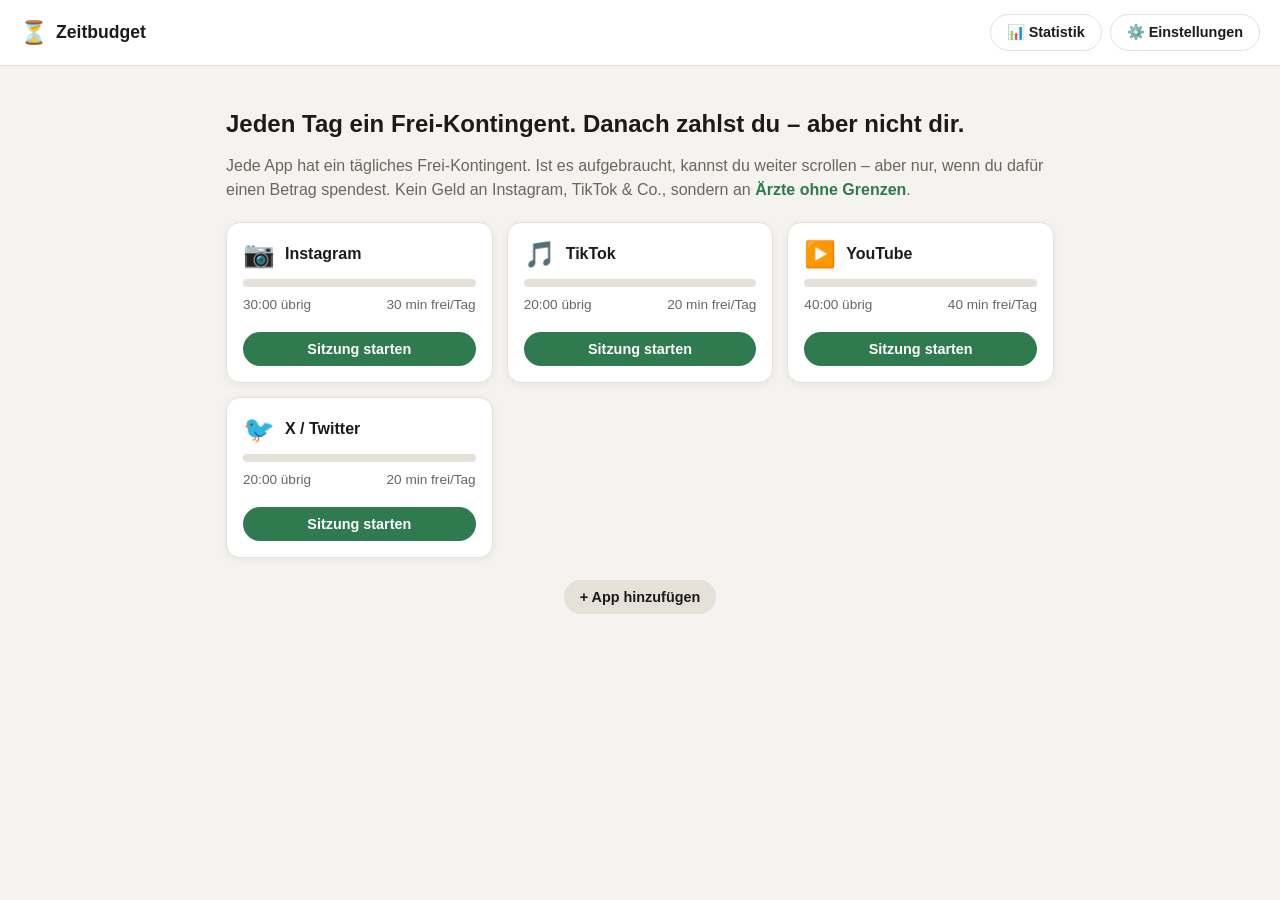
==== index.html @ 44ebf956 "Zeitbudget-Prototyp: App-Zeitkontingent mit Spenden-statt-Bezahlen Web-Prototyp (HTML/CSS/JS, kein B" ====
<!doctype html>
<html lang="de">
<head>
  <meta charset="UTF-8" />
  <meta name="viewport" content="width=device-width, initial-scale=1.0" />
  <title>Zeitbudget – Zahl mit Zeit, nicht mit Geld</title>
  <link rel="stylesheet" href="style.css" />
</head>
<body>
  <header class="topbar">
    <div class="brand">
      <span class="brand-icon">⏳</span>
      <span class="brand-name">Zeitbudget</span>
    </div>
    <div class="topbar-actions">
      <button id="statsBtn" class="btn btn-ghost">📊 Statistik</button>
      <button id="settingsBtn" class="btn btn-ghost">⚙️ Einstellungen</button>
    </div>
  </header>

  <main class="container">
    <section class="intro">
      <h1>Jeden Tag ein Frei-Kontingent. Danach zahlst du – aber nicht dir.</h1>
      <p>
        Jede App hat ein tägliches Frei-Kontingent. Ist es aufgebraucht, kannst du weiter
        scrollen – aber nur, wenn du dafür einen Betrag spendest. Kein Geld an Instagram,
        TikTok & Co., sondern an <span id="charityLabel">eine gute Sache</span>.
      </p>
    </section>

    <section id="appGrid" class="app-grid"></section>

    <section class="add-app-row">
      <button id="addAppBtn" class="btn btn-secondary">+ App hinzufügen</button>
    </section>
  </main>

  <!-- Session Modal -->
  <div id="sessionModal" class="modal-overlay hidden">
    <div class="modal">
      <div class="modal-header">
        <span id="sessionAppIcon" class="session-icon"></span>
        <h2 id="sessionAppName"></h2>
        <button class="modal-close" data-close="sessionModal">✕</button>
      </div>
      <div class="modal-body session-body">
        <div class="timer-display" id="timerDisplay">00:00</div>
        <div class="progress-bar"><div id="sessionProgressFill" class="progress-fill"></div></div>
        <p id="sessionStatus" class="session-status"></p>
        <div class="session-actions">
          <button id="stopSessionBtn" class="btn btn-secondary">Sitzung beenden</button>
        </div>
      </div>
    </div>
  </div>

  <!-- Buy / Donate Modal -->
  <div id="buyModal" class="modal-overlay hidden">
    <div class="modal">
      <div class="modal-header">
        <h2>Zeit aufgebraucht</h2>
        <button class="modal-close" data-close="buyModal">✕</button>
      </div>
      <div class="modal-body">
        <p id="buyExplainer" class="buy-explainer"></p>

        <div class="buy-options" id="buyOptions"></div>

        <div class="card-form">
          <h3>Simulierte Kartenzahlung</h3>
          <p class="fine-print">
            Es findet keine echte Zahlung statt. Dies ist ein Prototyp – jede "Zahlung" wird
            nur lokal auf deinem Gerät als Spendenbetrag verbucht.
          </p>
          <div class="field-row">
            <label>Kartennummer</label>
            <input type="text" id="cardNumber" placeholder="•••• •••• •••• 4242" maxlength="19" />
          </div>
          <div class="field-row two-col">
            <div>
              <label>Ablauf</label>
              <input type="text" id="cardExpiry" placeholder="MM/JJ" maxlength="5" />
            </div>
            <div>
              <label>CVC</label>
              <input type="text" id="cardCvc" placeholder="123" maxlength="3" />
            </div>
          </div>
          <button id="confirmBuyBtn" class="btn btn-primary btn-full" disabled>
            Spenden &amp; Zeit freischalten
          </button>
        </div>
      </div>
    </div>
  </div>

  <!-- Settings Modal -->
  <div id="settingsModal" class="modal-overlay hidden">
    <div class="modal">
      <div class="modal-header">
        <h2>Einstellungen</h2>
        <button class="modal-close" data-close="settingsModal">✕</button>
      </div>
      <div class="modal-body">
        <div class="field-row">
          <label>Spendenorganisation</label>
          <input type="text" id="charityInput" placeholder="z.B. Ärzte ohne Grenzen" />
        </div>
        <h3>Apps</h3>
        <div id="settingsAppList" class="settings-app-list"></div>
        <button id="resetDayBtn" class="btn btn-ghost btn-full">
          Tageskontingente zurücksetzen (Demo)
        </button>
        <button id="resetAllBtn" class="btn btn-danger btn-full">
          Alle Daten löschen
        </button>
      </div>
    </div>
  </div>

  <!-- Stats Modal -->
  <div id="statsModal" class="modal-overlay hidden">
    <div class="modal">
      <div class="modal-header">
        <h2>Statistik</h2>
        <button class="modal-close" data-close="statsModal">✕</button>
      </div>
      <div class="modal-body">
        <div class="stats-summary">
          <div class="stat-card">
            <div class="stat-value" id="statDonated">0,00 €</div>
            <div class="stat-label">Gesamt gespendet</div>
          </div>
          <div class="stat-card">
            <div class="stat-value" id="statMinutesToday">0 min</div>
            <div class="stat-label">Genutzt heute</div>
          </div>
          <div class="stat-card">
            <div class="stat-value" id="statOverBudgetDays">0</div>
            <div class="stat-label">Tage über Budget</div>
          </div>
        </div>
        <h3>Verlauf</h3>
        <div id="historyList" class="history-list"></div>
      </div>
    </div>
  </div>

  <!-- Add App Modal -->
  <div id="addAppModal" class="modal-overlay hidden">
    <div class="modal">
      <div class="modal-header">
        <h2>Neue App</h2>
        <button class="modal-close" data-close="addAppModal">✕</button>
      </div>
      <div class="modal-body">
        <div class="field-row">
          <label>Emoji / Icon</label>
          <input type="text" id="newAppIcon" placeholder="📱" maxlength="4" />
        </div>
        <div class="field-row">
          <label>Name</label>
          <input type="text" id="newAppName" placeholder="z.B. Snapchat" />
        </div>
        <div class="field-row two-col">
          <div>
            <label>Frei-Minuten / Tag</label>
            <input type="number" id="newAppMinutes" value="30" min="1" />
          </div>
          <div>
            <label>Preis je Extra-Minute (€)</label>
            <input type="number" id="newAppPrice" value="0.10" min="0.01" step="0.01" />
          </div>
        </div>
        <button id="createAppBtn" class="btn btn-primary btn-full">App hinzufügen</button>
      </div>
    </div>
  </div>

  <script src="app.js"></script>
</body>
</html>
---- style.css ----
:root {
  --bg: #f5f3ef;
  --surface: #ffffff;
  --text: #1c1b1a;
  --text-muted: #6b6560;
  --border: #e5e0d8;
  --accent: #2f7a4f;
  --accent-hover: #24603e;
  --danger: #b5453a;
  --danger-hover: #963a31;
  --radius: 14px;
  --shadow: 0 2px 10px rgba(28, 27, 26, 0.06);
}

@media (prefers-color-scheme: dark) {
  :root {
    --bg: #16150f;
    --surface: #211f19;
    --text: #f2efe9;
    --text-muted: #a39d92;
    --border: #34312a;
    --accent: #4caf7d;
    --accent-hover: #5fc491;
    --danger: #e0685c;
    --danger-hover: #eb8177;
    --shadow: 0 2px 12px rgba(0, 0, 0, 0.4);
  }
}

* { box-sizing: border-box; }

body {
  margin: 0;
  font-family: -apple-system, BlinkMacSystemFont, "Segoe UI", Roboto, sans-serif;
  background: var(--bg);
  color: var(--text);
}

.topbar {
  display: flex;
  justify-content: space-between;
  align-items: center;
  padding: 14px 20px;
  border-bottom: 1px solid var(--border);
  background: var(--surface);
  position: sticky;
  top: 0;
  z-index: 5;
}

.brand { display: flex; align-items: center; gap: 8px; font-weight: 700; font-size: 1.1rem; }
.brand-icon { font-size: 1.4rem; }
.topbar-actions { display: flex; gap: 8px; }

.container { max-width: 860px; margin: 0 auto; padding: 24px 16px 60px; }

.intro h1 { font-size: 1.5rem; margin-bottom: 8px; }
.intro p { color: var(--text-muted); line-height: 1.5; }
.intro p span#charityLabel { color: var(--accent); font-weight: 600; }

.app-grid {
  display: grid;
  grid-template-columns: repeat(auto-fill, minmax(220px, 1fr));
  gap: 14px;
  margin-top: 20px;
}

.app-card {
  background: var(--surface);
  border: 1px solid var(--border);
  border-radius: var(--radius);
  padding: 16px;
  box-shadow: var(--shadow);
  display: flex;
  flex-direction: column;
  gap: 10px;
}

.app-card-head { display: flex; align-items: center; gap: 10px; }
.app-card-icon { font-size: 1.6rem; }
.app-card-name { font-weight: 600; flex: 1; }
.app-card-remove {
  background: none; border: none; color: var(--text-muted); cursor: pointer; font-size: 0.9rem;
}

.progress-bar {
  width: 100%;
  height: 8px;
  background: var(--border);
  border-radius: 999px;
  overflow: hidden;
}
.progress-fill {
  height: 100%;
  background: var(--accent);
  width: 0%;
  transition: width 0.3s ease, background 0.3s ease;
}
.progress-fill.over { background: var(--danger); }

.app-card-meta { font-size: 0.85rem; color: var(--text-muted); display: flex; justify-content: space-between; }

.btn {
  border: none;
  border-radius: 999px;
  padding: 9px 16px;
  font-size: 0.9rem;
  font-weight: 600;
  cursor: pointer;
  transition: background 0.15s ease, opacity 0.15s ease;
}
.btn:disabled { opacity: 0.5; cursor: not-allowed; }
.btn-primary { background: var(--accent); color: #fff; }
.btn-primary:hover:not(:disabled) { background: var(--accent-hover); }
.btn-secondary { background: var(--border); color: var(--text); }
.btn-secondary:hover { opacity: 0.8; }
.btn-ghost { background: transparent; color: var(--text); border: 1px solid var(--border); }
.btn-ghost:hover { background: var(--border); }
.btn-danger { background: var(--danger); color: #fff; }
.btn-danger:hover { background: var(--danger-hover); }
.btn-full { width: 100%; margin-top: 10px; }

.add-app-row { display: flex; justify-content: center; margin-top: 22px; }

.modal-overlay {
  position: fixed; inset: 0;
  background: rgba(0, 0, 0, 0.45);
  display: flex; align-items: center; justify-content: center;
  padding: 16px;
  z-index: 20;
}
.modal-overlay.hidden { display: none; }

.modal {
  background: var(--surface);
  border-radius: var(--radius);
  width: 100%;
  max-width: 420px;
  max-height: 90vh;
  overflow-y: auto;
  box-shadow: 0 10px 40px rgba(0,0,0,0.25);
}

.modal-header {
  display: flex; align-items: center; gap: 10px;
  padding: 16px 18px;
  border-bottom: 1px solid var(--border);
}
.modal-header h2 { flex: 1; margin: 0; font-size: 1.15rem; }
.session-icon { font-size: 1.6rem; }
.modal-close {
  background: none; border: none; font-size: 1rem; cursor: pointer; color: var(--text-muted);
}

.modal-body { padding: 18px; }

.session-body { text-align: center; }
.timer-display { font-size: 2.6rem; font-weight: 700; margin-bottom: 14px; font-variant-numeric: tabular-nums; }
.session-status { color: var(--text-muted); margin-top: 10px; font-size: 0.9rem; }
.session-actions { margin-top: 18px; }

.buy-explainer { color: var(--text-muted); line-height: 1.5; margin-top: 0; }

.buy-options { display: flex; flex-direction: column; gap: 8px; margin: 14px 0 18px; }
.buy-option {
  display: flex; justify-content: space-between; align-items: center;
  border: 1px solid var(--border); border-radius: 10px; padding: 10px 14px;
  cursor: pointer; background: var(--bg);
}
.buy-option.selected { border-color: var(--accent); background: rgba(47,122,79,0.08); }
.buy-option .amount { font-weight: 700; color: var(--accent); }

.card-form h3 { margin-bottom: 4px; }
.fine-print { font-size: 0.78rem; color: var(--text-muted); line-height: 1.4; }

.field-row { margin-bottom: 12px; display: flex; flex-direction: column; gap: 5px; }
.field-row label { font-size: 0.82rem; color: var(--text-muted); font-weight: 600; }
.field-row input {
  padding: 10px 12px;
  border-radius: 9px;
  border: 1px solid var(--border);
  background: var(--bg);
  color: var(--text);
  font-size: 0.95rem;
}
.two-col { display: grid; grid-template-columns: 1fr 1fr; gap: 12px; }
.two-col > div { display: flex; flex-direction: column; gap: 5px; }

.settings-app-list { display: flex; flex-direction: column; gap: 10px; margin-bottom: 16px; }
.settings-app-row {
  display: grid;
  grid-template-columns: auto 1fr auto auto;
  gap: 8px;
  align-items: center;
  border: 1px solid var(--border);
  border-radius: 10px;
  padding: 8px 10px;
}
.settings-app-row input[type="number"] { width: 64px; padding: 6px; }
.settings-app-row .app-icon-small { font-size: 1.2rem; }

.stats-summary { display: grid; grid-template-columns: repeat(3, 1fr); gap: 10px; margin-bottom: 20px; }
.stat-card {
  background: var(--bg); border: 1px solid var(--border); border-radius: 10px;
  padding: 12px 8px; text-align: center;
}
.stat-value { font-size: 1.15rem; font-weight: 700; }
.stat-label { font-size: 0.72rem; color: var(--text-muted); margin-top: 2px; }

.history-list { display: flex; flex-direction: column; gap: 8px; max-height: 260px; overflow-y: auto; }
.history-item {
  display: flex; justify-content: space-between; font-size: 0.85rem;
  border-bottom: 1px dashed var(--border); padding-bottom: 6px;
}
.history-item .h-date { color: var(--text-muted); }

@media (max-width: 480px) {
  .stats-summary { grid-template-columns: 1fr; }
}
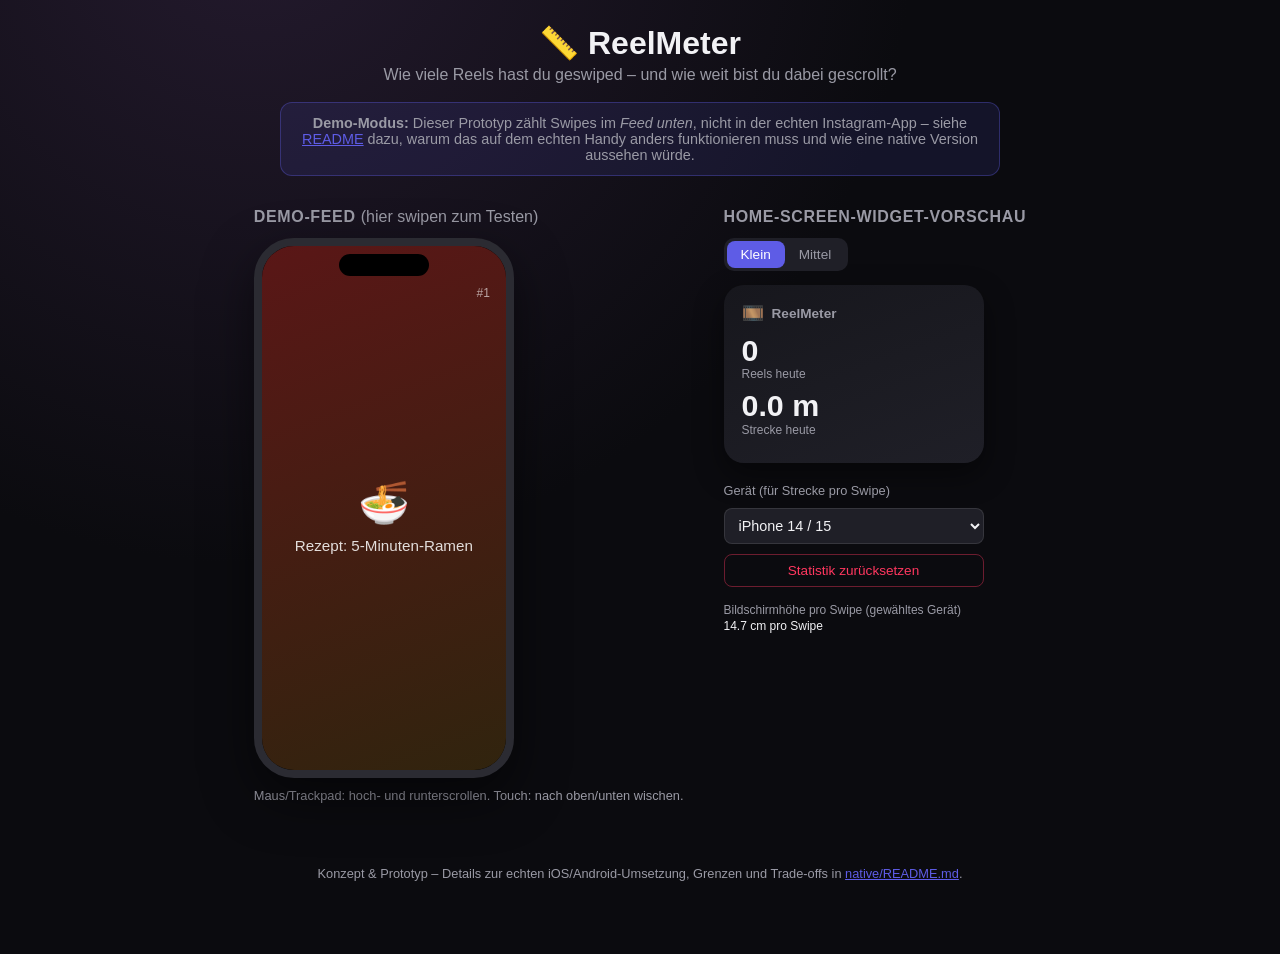
==== commit ae29439e: "ReelMeter: Instagram-Reels-Swipe- und Kilometerzähler-Widget Ersetzt den bisherigen (thematisch fehl" ====
--- a/index.html
+++ b/index.html
@@ -1,181 +1,91 @@
-<!doctype html>
+<!DOCTYPE html>
 <html lang="de">
 <head>
-  <meta charset="UTF-8" />
-  <meta name="viewport" content="width=device-width, initial-scale=1.0" />
-  <title>Zeitbudget – Zahl mit Zeit, nicht mit Geld</title>
-  <link rel="stylesheet" href="style.css" />
+<meta charset="UTF-8" />
+<meta name="viewport" content="width=device-width, initial-scale=1.0" />
+<title>ReelMeter – Reels- &amp; Kilometerzähler</title>
+<link rel="icon" href="data:image/svg+xml,<svg xmlns=%22http://www.w3.org/2000/svg%22 viewBox=%220 0 100 100%22><text y=%22.9em%22 font-size=%2290%22>📏</text></svg>" />
+<link rel="stylesheet" href="style.css" />
 </head>
 <body>
-  <header class="topbar">
-    <div class="brand">
-      <span class="brand-icon">⏳</span>
-      <span class="brand-name">Zeitbudget</span>
-    </div>
-    <div class="topbar-actions">
-      <button id="statsBtn" class="btn btn-ghost">📊 Statistik</button>
-      <button id="settingsBtn" class="btn btn-ghost">⚙️ Einstellungen</button>
-    </div>
+  <header class="page-header">
+    <h1>📏 ReelMeter</h1>
+    <p class="tagline">Wie viele Reels hast du geswiped – und wie weit bist du dabei gescrollt?</p>
   </header>
 
-  <main class="container">
-    <section class="intro">
-      <h1>Jeden Tag ein Frei-Kontingent. Danach zahlst du – aber nicht dir.</h1>
-      <p>
-        Jede App hat ein tägliches Frei-Kontingent. Ist es aufgebraucht, kannst du weiter
-        scrollen – aber nur, wenn du dafür einen Betrag spendest. Kein Geld an Instagram,
-        TikTok & Co., sondern an <span id="charityLabel">eine gute Sache</span>.
-      </p>
+  <p class="demo-banner">
+    <strong>Demo-Modus:</strong> Dieser Prototyp zählt Swipes im <em>Feed unten</em>, nicht in der echten
+    Instagram-App – siehe <a href="README.md">README</a> dazu, warum das auf dem echten Handy anders
+    funktionieren muss und wie eine native Version aussehen würde.
+  </p>
+
+  <main class="layout">
+    <section class="phone-column" aria-label="Demo-Feed">
+      <h2>Demo-Feed <span class="hint">(hier swipen zum Testen)</span></h2>
+      <div class="phone-frame">
+        <div class="phone-notch"></div>
+        <div class="feed" id="feed"></div>
+      </div>
+      <p class="hint-text">Maus/Trackpad: hoch- und runterscrollen. Touch: nach oben/unten wischen.</p>
     </section>
 
-    <section id="appGrid" class="app-grid"></section>
+    <section class="widget-column" aria-label="Home-Screen-Widget-Vorschau">
+      <h2>Home-Screen-Widget-Vorschau</h2>
 
-    <section class="add-app-row">
-      <button id="addAppBtn" class="btn btn-secondary">+ App hinzufügen</button>
+      <div class="size-toggle" role="group" aria-label="Widget-Größe">
+        <button type="button" class="size-btn active" data-size="small">Klein</button>
+        <button type="button" class="size-btn" data-size="medium">Mittel</button>
+      </div>
+
+      <div class="widget" id="widget" data-size="small">
+        <div class="widget-row widget-top">
+          <span class="widget-icon">🎞️</span>
+          <span class="widget-title">ReelMeter</span>
+        </div>
+        <div class="widget-stat">
+          <span class="widget-number" id="w-reels-today">0</span>
+          <span class="widget-label">Reels heute</span>
+        </div>
+        <div class="widget-stat">
+          <span class="widget-number" id="w-dist-today">0 m</span>
+          <span class="widget-label">Strecke heute</span>
+        </div>
+
+        <div class="widget-medium-extra">
+          <div class="widget-divider"></div>
+          <div class="widget-row widget-alltime">
+            <div>
+              <span class="widget-number small" id="w-reels-all">0</span>
+              <span class="widget-label">Reels gesamt</span>
+            </div>
+            <div>
+              <span class="widget-number small" id="w-dist-all">0 km</span>
+              <span class="widget-label">Strecke gesamt</span>
+            </div>
+          </div>
+          <div class="week-chart" id="week-chart" aria-label="Reels der letzten 7 Tage"></div>
+          <p class="comparison" id="comparison"></p>
+        </div>
+      </div>
+
+      <div class="settings">
+        <label for="device-select">Gerät (für Strecke pro Swipe)</label>
+        <select id="device-select"></select>
+
+        <button type="button" id="reset-btn" class="reset-btn">Statistik zurücksetzen</button>
+      </div>
+
+      <dl class="raw-stats">
+        <dt>Bildschirmhöhe pro Swipe (gewähltes Gerät)</dt>
+        <dd id="screen-height-info">–</dd>
+      </dl>
     </section>
   </main>
 
-  <!-- Session Modal -->
-  <div id="sessionModal" class="modal-overlay hidden">
-    <div class="modal">
-      <div class="modal-header">
-        <span id="sessionAppIcon" class="session-icon"></span>
-        <h2 id="sessionAppName"></h2>
-        <button class="modal-close" data-close="sessionModal">✕</button>
-      </div>
-      <div class="modal-body session-body">
-        <div class="timer-display" id="timerDisplay">00:00</div>
-        <div class="progress-bar"><div id="sessionProgressFill" class="progress-fill"></div></div>
-        <p id="sessionStatus" class="session-status"></p>
-        <div class="session-actions">
-          <button id="stopSessionBtn" class="btn btn-secondary">Sitzung beenden</button>
-        </div>
-      </div>
-    </div>
-  </div>
-
-  <!-- Buy / Donate Modal -->
-  <div id="buyModal" class="modal-overlay hidden">
-    <div class="modal">
-      <div class="modal-header">
-        <h2>Zeit aufgebraucht</h2>
-        <button class="modal-close" data-close="buyModal">✕</button>
-      </div>
-      <div class="modal-body">
-        <p id="buyExplainer" class="buy-explainer"></p>
-
-        <div class="buy-options" id="buyOptions"></div>
-
-        <div class="card-form">
-          <h3>Simulierte Kartenzahlung</h3>
-          <p class="fine-print">
-            Es findet keine echte Zahlung statt. Dies ist ein Prototyp – jede "Zahlung" wird
-            nur lokal auf deinem Gerät als Spendenbetrag verbucht.
-          </p>
-          <div class="field-row">
-            <label>Kartennummer</label>
-            <input type="text" id="cardNumber" placeholder="•••• •••• •••• 4242" maxlength="19" />
-          </div>
-          <div class="field-row two-col">
-            <div>
-              <label>Ablauf</label>
-              <input type="text" id="cardExpiry" placeholder="MM/JJ" maxlength="5" />
-            </div>
-            <div>
-              <label>CVC</label>
-              <input type="text" id="cardCvc" placeholder="123" maxlength="3" />
-            </div>
-          </div>
-          <button id="confirmBuyBtn" class="btn btn-primary btn-full" disabled>
-            Spenden &amp; Zeit freischalten
-          </button>
-        </div>
-      </div>
-    </div>
-  </div>
-
-  <!-- Settings Modal -->
-  <div id="settingsModal" class="modal-overlay hidden">
-    <div class="modal">
-      <div class="modal-header">
-        <h2>Einstellungen</h2>
-        <button class="modal-close" data-close="settingsModal">✕</button>
-      </div>
-      <div class="modal-body">
-        <div class="field-row">
-          <label>Spendenorganisation</label>
-          <input type="text" id="charityInput" placeholder="z.B. Ärzte ohne Grenzen" />
-        </div>
-        <h3>Apps</h3>
-        <div id="settingsAppList" class="settings-app-list"></div>
-        <button id="resetDayBtn" class="btn btn-ghost btn-full">
-          Tageskontingente zurücksetzen (Demo)
-        </button>
-        <button id="resetAllBtn" class="btn btn-danger btn-full">
-          Alle Daten löschen
-        </button>
-      </div>
-    </div>
-  </div>
-
-  <!-- Stats Modal -->
-  <div id="statsModal" class="modal-overlay hidden">
-    <div class="modal">
-      <div class="modal-header">
-        <h2>Statistik</h2>
-        <button class="modal-close" data-close="statsModal">✕</button>
-      </div>
-      <div class="modal-body">
-        <div class="stats-summary">
-          <div class="stat-card">
-            <div class="stat-value" id="statDonated">0,00 €</div>
-            <div class="stat-label">Gesamt gespendet</div>
-          </div>
-          <div class="stat-card">
-            <div class="stat-value" id="statMinutesToday">0 min</div>
-            <div class="stat-label">Genutzt heute</div>
-          </div>
-          <div class="stat-card">
-            <div class="stat-value" id="statOverBudgetDays">0</div>
-            <div class="stat-label">Tage über Budget</div>
-          </div>
-        </div>
-        <h3>Verlauf</h3>
-        <div id="historyList" class="history-list"></div>
-      </div>
-    </div>
-  </div>
-
-  <!-- Add App Modal -->
-  <div id="addAppModal" class="modal-overlay hidden">
-    <div class="modal">
-      <div class="modal-header">
-        <h2>Neue App</h2>
-        <button class="modal-close" data-close="addAppModal">✕</button>
-      </div>
-      <div class="modal-body">
-        <div class="field-row">
-          <label>Emoji / Icon</label>
-          <input type="text" id="newAppIcon" placeholder="📱" maxlength="4" />
-        </div>
-        <div class="field-row">
-          <label>Name</label>
-          <input type="text" id="newAppName" placeholder="z.B. Snapchat" />
-        </div>
-        <div class="field-row two-col">
-          <div>
-            <label>Frei-Minuten / Tag</label>
-            <input type="number" id="newAppMinutes" value="30" min="1" />
-          </div>
-          <div>
-            <label>Preis je Extra-Minute (€)</label>
-            <input type="number" id="newAppPrice" value="0.10" min="0.01" step="0.01" />
-          </div>
-        </div>
-        <button id="createAppBtn" class="btn btn-primary btn-full">App hinzufügen</button>
-      </div>
-    </div>
-  </div>
+  <footer class="page-footer">
+    <p>Konzept &amp; Prototyp – Details zur echten iOS/Android-Umsetzung, Grenzen und Trade-offs in
+      <a href="native/README.md">native/README.md</a>.</p>
+  </footer>
 
   <script src="app.js"></script>
 </body>
--- a/style.css
+++ b/style.css
@@ -1,219 +1,248 @@
 :root {
-  --bg: #f5f3ef;
-  --surface: #ffffff;
-  --text: #1c1b1a;
-  --text-muted: #6b6560;
-  --border: #e5e0d8;
-  --accent: #2f7a4f;
-  --accent-hover: #24603e;
-  --danger: #b5453a;
-  --danger-hover: #963a31;
-  --radius: 14px;
-  --shadow: 0 2px 10px rgba(28, 27, 26, 0.06);
-}
-
-@media (prefers-color-scheme: dark) {
-  :root {
-    --bg: #16150f;
-    --surface: #211f19;
-    --text: #f2efe9;
-    --text-muted: #a39d92;
-    --border: #34312a;
-    --accent: #4caf7d;
-    --accent-hover: #5fc491;
-    --danger: #e0685c;
-    --danger-hover: #eb8177;
-    --shadow: 0 2px 12px rgba(0, 0, 0, 0.4);
-  }
+  --bg: #0b0b0f;
+  --panel: #17171d;
+  --panel-2: #1f1f27;
+  --text: #f2f2f5;
+  --text-dim: #9a9aa5;
+  --accent: #ff375f;
+  --accent-2: #5e5ce6;
+  --ok: #30d158;
+  --radius: 20px;
+  color-scheme: dark;
 }
 
 * { box-sizing: border-box; }
 
 body {
   margin: 0;
-  font-family: -apple-system, BlinkMacSystemFont, "Segoe UI", Roboto, sans-serif;
-  background: var(--bg);
+  font-family: -apple-system, BlinkMacSystemFont, "SF Pro Text", "Segoe UI", Roboto, sans-serif;
+  background: radial-gradient(circle at 20% -10%, #241a2e 0%, var(--bg) 45%);
   color: var(--text);
-}
-
-.topbar {
-  display: flex;
-  justify-content: space-between;
+  padding: 24px 20px 60px;
+}
+
+.page-header { text-align: center; margin-bottom: 8px; }
+.page-header h1 { font-size: 2rem; margin: 0 0 4px; }
+.tagline { color: var(--text-dim); margin: 0; }
+
+.demo-banner {
+  max-width: 720px;
+  margin: 18px auto 32px;
+  padding: 12px 16px;
+  background: rgba(94, 92, 230, 0.12);
+  border: 1px solid rgba(94, 92, 230, 0.35);
+  border-radius: 12px;
+  font-size: 0.9rem;
+  color: var(--text-dim);
+  text-align: center;
+}
+.demo-banner a { color: var(--accent-2); }
+
+.layout {
+  display: flex;
+  flex-wrap: wrap;
+  gap: 40px;
+  justify-content: center;
+  align-items: flex-start;
+  max-width: 980px;
+  margin: 0 auto;
+}
+
+.phone-column, .widget-column { flex: 0 0 auto; }
+
+h2 {
+  font-size: 1rem;
+  text-transform: uppercase;
+  letter-spacing: 0.04em;
+  color: var(--text-dim);
+  margin: 0 0 12px;
+}
+h2 .hint { text-transform: none; letter-spacing: 0; font-weight: 400; }
+
+/* ---------- Phone / feed ---------- */
+
+.phone-frame {
+  width: 260px;
+  height: 540px;
+  background: #000;
+  border-radius: 40px;
+  border: 8px solid #2b2b32;
+  position: relative;
+  overflow: hidden;
+  box-shadow: 0 20px 50px rgba(0,0,0,0.5);
+}
+
+.phone-notch {
+  position: absolute;
+  top: 8px;
+  left: 50%;
+  transform: translateX(-50%);
+  width: 90px;
+  height: 22px;
+  background: #000;
+  border-radius: 14px;
+  z-index: 5;
+}
+
+.feed {
+  height: 100%;
+  overflow-y: scroll;
+  scroll-snap-type: y mandatory;
+  scrollbar-width: none;
+}
+.feed::-webkit-scrollbar { display: none; }
+
+.reel {
+  height: 540px;
+  scroll-snap-align: start;
+  scroll-snap-stop: always;
+  display: flex;
+  flex-direction: column;
   align-items: center;
-  padding: 14px 20px;
-  border-bottom: 1px solid var(--border);
-  background: var(--surface);
-  position: sticky;
-  top: 0;
-  z-index: 5;
-}
-
-.brand { display: flex; align-items: center; gap: 8px; font-weight: 700; font-size: 1.1rem; }
-.brand-icon { font-size: 1.4rem; }
-.topbar-actions { display: flex; gap: 8px; }
-
-.container { max-width: 860px; margin: 0 auto; padding: 24px 16px 60px; }
-
-.intro h1 { font-size: 1.5rem; margin-bottom: 8px; }
-.intro p { color: var(--text-muted); line-height: 1.5; }
-.intro p span#charityLabel { color: var(--accent); font-weight: 600; }
-
-.app-grid {
-  display: grid;
-  grid-template-columns: repeat(auto-fill, minmax(220px, 1fr));
-  gap: 14px;
+  justify-content: center;
+  gap: 10px;
+  color: #fff;
+  font-size: 0.95rem;
+  text-align: center;
+  padding: 20px;
+  position: relative;
+}
+
+.reel .emoji { font-size: 2.6rem; }
+.reel .caption { opacity: 0.85; max-width: 200px; }
+.reel .index { position: absolute; top: 40px; right: 16px; font-size: 0.75rem; opacity: 0.6; }
+
+.hint-text {
+  text-align: center;
+  color: var(--text-dim);
+  font-size: 0.8rem;
+  margin-top: 10px;
+}
+
+/* ---------- Widget ---------- */
+
+.size-toggle {
+  display: inline-flex;
+  background: var(--panel-2);
+  border-radius: 10px;
+  padding: 3px;
+  margin-bottom: 14px;
+}
+.size-btn {
+  border: none;
+  background: transparent;
+  color: var(--text-dim);
+  padding: 6px 14px;
+  border-radius: 8px;
+  font-size: 0.85rem;
+  cursor: pointer;
+}
+.size-btn.active { background: var(--accent-2); color: #fff; }
+
+.widget {
+  width: 260px;
+  background: linear-gradient(160deg, var(--panel) 0%, var(--panel-2) 100%);
+  border-radius: var(--radius);
+  padding: 18px;
+  box-shadow: 0 12px 30px rgba(0,0,0,0.45);
+}
+
+.widget-row { display: flex; align-items: center; gap: 8px; }
+.widget-top { margin-bottom: 10px; }
+.widget-icon { font-size: 1.1rem; }
+.widget-title { font-weight: 600; font-size: 0.85rem; color: var(--text-dim); }
+
+.widget-stat { margin-bottom: 8px; display: flex; flex-direction: column; }
+.widget-number { font-size: 1.9rem; font-weight: 700; line-height: 1.1; }
+.widget-number.small { font-size: 1.25rem; }
+.widget-label { font-size: 0.75rem; color: var(--text-dim); }
+
+.widget-medium-extra { display: none; }
+.widget[data-size="medium"] { width: 320px; }
+.widget[data-size="medium"] .widget-medium-extra { display: block; }
+
+.widget-divider {
+  height: 1px;
+  background: rgba(255,255,255,0.08);
+  margin: 10px 0;
+}
+
+.widget-alltime { justify-content: space-between; }
+.widget-alltime > div { display: flex; flex-direction: column; }
+
+.week-chart {
+  display: flex;
+  align-items: flex-end;
+  gap: 6px;
+  height: 50px;
+  margin: 14px 0 8px;
+}
+.week-chart .bar {
+  flex: 1;
+  background: var(--accent);
+  border-radius: 3px 3px 0 0;
+  min-height: 3px;
+}
+.week-chart .bar-label {
+  font-size: 0.55rem;
+  color: var(--text-dim);
+  text-align: center;
+  margin-top: 2px;
+}
+.week-chart-wrap { display: flex; flex-direction: column; }
+
+.comparison {
+  font-size: 0.78rem;
+  color: var(--text-dim);
+  margin: 4px 0 0;
+}
+
+/* ---------- Settings ---------- */
+
+.settings {
   margin-top: 20px;
-}
-
-.app-card {
-  background: var(--surface);
-  border: 1px solid var(--border);
-  border-radius: var(--radius);
-  padding: 16px;
-  box-shadow: var(--shadow);
   display: flex;
   flex-direction: column;
   gap: 10px;
-}
-
-.app-card-head { display: flex; align-items: center; gap: 10px; }
-.app-card-icon { font-size: 1.6rem; }
-.app-card-name { font-weight: 600; flex: 1; }
-.app-card-remove {
-  background: none; border: none; color: var(--text-muted); cursor: pointer; font-size: 0.9rem;
-}
-
-.progress-bar {
-  width: 100%;
-  height: 8px;
-  background: var(--border);
-  border-radius: 999px;
-  overflow: hidden;
-}
-.progress-fill {
-  height: 100%;
-  background: var(--accent);
-  width: 0%;
-  transition: width 0.3s ease, background 0.3s ease;
-}
-.progress-fill.over { background: var(--danger); }
-
-.app-card-meta { font-size: 0.85rem; color: var(--text-muted); display: flex; justify-content: space-between; }
-
-.btn {
-  border: none;
-  border-radius: 999px;
-  padding: 9px 16px;
+  width: 260px;
+}
+.settings label { font-size: 0.8rem; color: var(--text-dim); }
+.settings select {
+  background: var(--panel-2);
+  color: var(--text);
+  border: 1px solid rgba(255,255,255,0.1);
+  border-radius: 8px;
+  padding: 8px 10px;
   font-size: 0.9rem;
-  font-weight: 600;
+}
+.reset-btn {
+  background: transparent;
+  border: 1px solid rgba(255, 55, 95, 0.4);
+  color: var(--accent);
+  padding: 8px 10px;
+  border-radius: 8px;
   cursor: pointer;
-  transition: background 0.15s ease, opacity 0.15s ease;
-}
-.btn:disabled { opacity: 0.5; cursor: not-allowed; }
-.btn-primary { background: var(--accent); color: #fff; }
-.btn-primary:hover:not(:disabled) { background: var(--accent-hover); }
-.btn-secondary { background: var(--border); color: var(--text); }
-.btn-secondary:hover { opacity: 0.8; }
-.btn-ghost { background: transparent; color: var(--text); border: 1px solid var(--border); }
-.btn-ghost:hover { background: var(--border); }
-.btn-danger { background: var(--danger); color: #fff; }
-.btn-danger:hover { background: var(--danger-hover); }
-.btn-full { width: 100%; margin-top: 10px; }
-
-.add-app-row { display: flex; justify-content: center; margin-top: 22px; }
-
-.modal-overlay {
-  position: fixed; inset: 0;
-  background: rgba(0, 0, 0, 0.45);
-  display: flex; align-items: center; justify-content: center;
-  padding: 16px;
-  z-index: 20;
-}
-.modal-overlay.hidden { display: none; }
-
-.modal {
-  background: var(--surface);
-  border-radius: var(--radius);
-  width: 100%;
-  max-width: 420px;
-  max-height: 90vh;
-  overflow-y: auto;
-  box-shadow: 0 10px 40px rgba(0,0,0,0.25);
-}
-
-.modal-header {
-  display: flex; align-items: center; gap: 10px;
-  padding: 16px 18px;
-  border-bottom: 1px solid var(--border);
-}
-.modal-header h2 { flex: 1; margin: 0; font-size: 1.15rem; }
-.session-icon { font-size: 1.6rem; }
-.modal-close {
-  background: none; border: none; font-size: 1rem; cursor: pointer; color: var(--text-muted);
-}
-
-.modal-body { padding: 18px; }
-
-.session-body { text-align: center; }
-.timer-display { font-size: 2.6rem; font-weight: 700; margin-bottom: 14px; font-variant-numeric: tabular-nums; }
-.session-status { color: var(--text-muted); margin-top: 10px; font-size: 0.9rem; }
-.session-actions { margin-top: 18px; }
-
-.buy-explainer { color: var(--text-muted); line-height: 1.5; margin-top: 0; }
-
-.buy-options { display: flex; flex-direction: column; gap: 8px; margin: 14px 0 18px; }
-.buy-option {
-  display: flex; justify-content: space-between; align-items: center;
-  border: 1px solid var(--border); border-radius: 10px; padding: 10px 14px;
-  cursor: pointer; background: var(--bg);
-}
-.buy-option.selected { border-color: var(--accent); background: rgba(47,122,79,0.08); }
-.buy-option .amount { font-weight: 700; color: var(--accent); }
-
-.card-form h3 { margin-bottom: 4px; }
-.fine-print { font-size: 0.78rem; color: var(--text-muted); line-height: 1.4; }
-
-.field-row { margin-bottom: 12px; display: flex; flex-direction: column; gap: 5px; }
-.field-row label { font-size: 0.82rem; color: var(--text-muted); font-weight: 600; }
-.field-row input {
-  padding: 10px 12px;
-  border-radius: 9px;
-  border: 1px solid var(--border);
-  background: var(--bg);
-  color: var(--text);
-  font-size: 0.95rem;
-}
-.two-col { display: grid; grid-template-columns: 1fr 1fr; gap: 12px; }
-.two-col > div { display: flex; flex-direction: column; gap: 5px; }
-
-.settings-app-list { display: flex; flex-direction: column; gap: 10px; margin-bottom: 16px; }
-.settings-app-row {
-  display: grid;
-  grid-template-columns: auto 1fr auto auto;
-  gap: 8px;
-  align-items: center;
-  border: 1px solid var(--border);
-  border-radius: 10px;
-  padding: 8px 10px;
-}
-.settings-app-row input[type="number"] { width: 64px; padding: 6px; }
-.settings-app-row .app-icon-small { font-size: 1.2rem; }
-
-.stats-summary { display: grid; grid-template-columns: repeat(3, 1fr); gap: 10px; margin-bottom: 20px; }
-.stat-card {
-  background: var(--bg); border: 1px solid var(--border); border-radius: 10px;
-  padding: 12px 8px; text-align: center;
-}
-.stat-value { font-size: 1.15rem; font-weight: 700; }
-.stat-label { font-size: 0.72rem; color: var(--text-muted); margin-top: 2px; }
-
-.history-list { display: flex; flex-direction: column; gap: 8px; max-height: 260px; overflow-y: auto; }
-.history-item {
-  display: flex; justify-content: space-between; font-size: 0.85rem;
-  border-bottom: 1px dashed var(--border); padding-bottom: 6px;
-}
-.history-item .h-date { color: var(--text-muted); }
-
-@media (max-width: 480px) {
-  .stats-summary { grid-template-columns: 1fr; }
-}
+  font-size: 0.85rem;
+}
+.reset-btn:hover { background: rgba(255, 55, 95, 0.1); }
+
+.raw-stats {
+  width: 260px;
+  margin: 16px 0 0;
+  font-size: 0.75rem;
+  color: var(--text-dim);
+}
+.raw-stats dt { margin-bottom: 2px; }
+.raw-stats dd { margin: 0; color: var(--text); }
+
+.page-footer {
+  text-align: center;
+  color: var(--text-dim);
+  font-size: 0.8rem;
+  margin-top: 50px;
+}
+.page-footer a { color: var(--accent-2); }
+
+@media (max-width: 640px) {
+  .phone-frame, .widget, .settings, .raw-stats { width: 100%; max-width: 300px; }
+}
